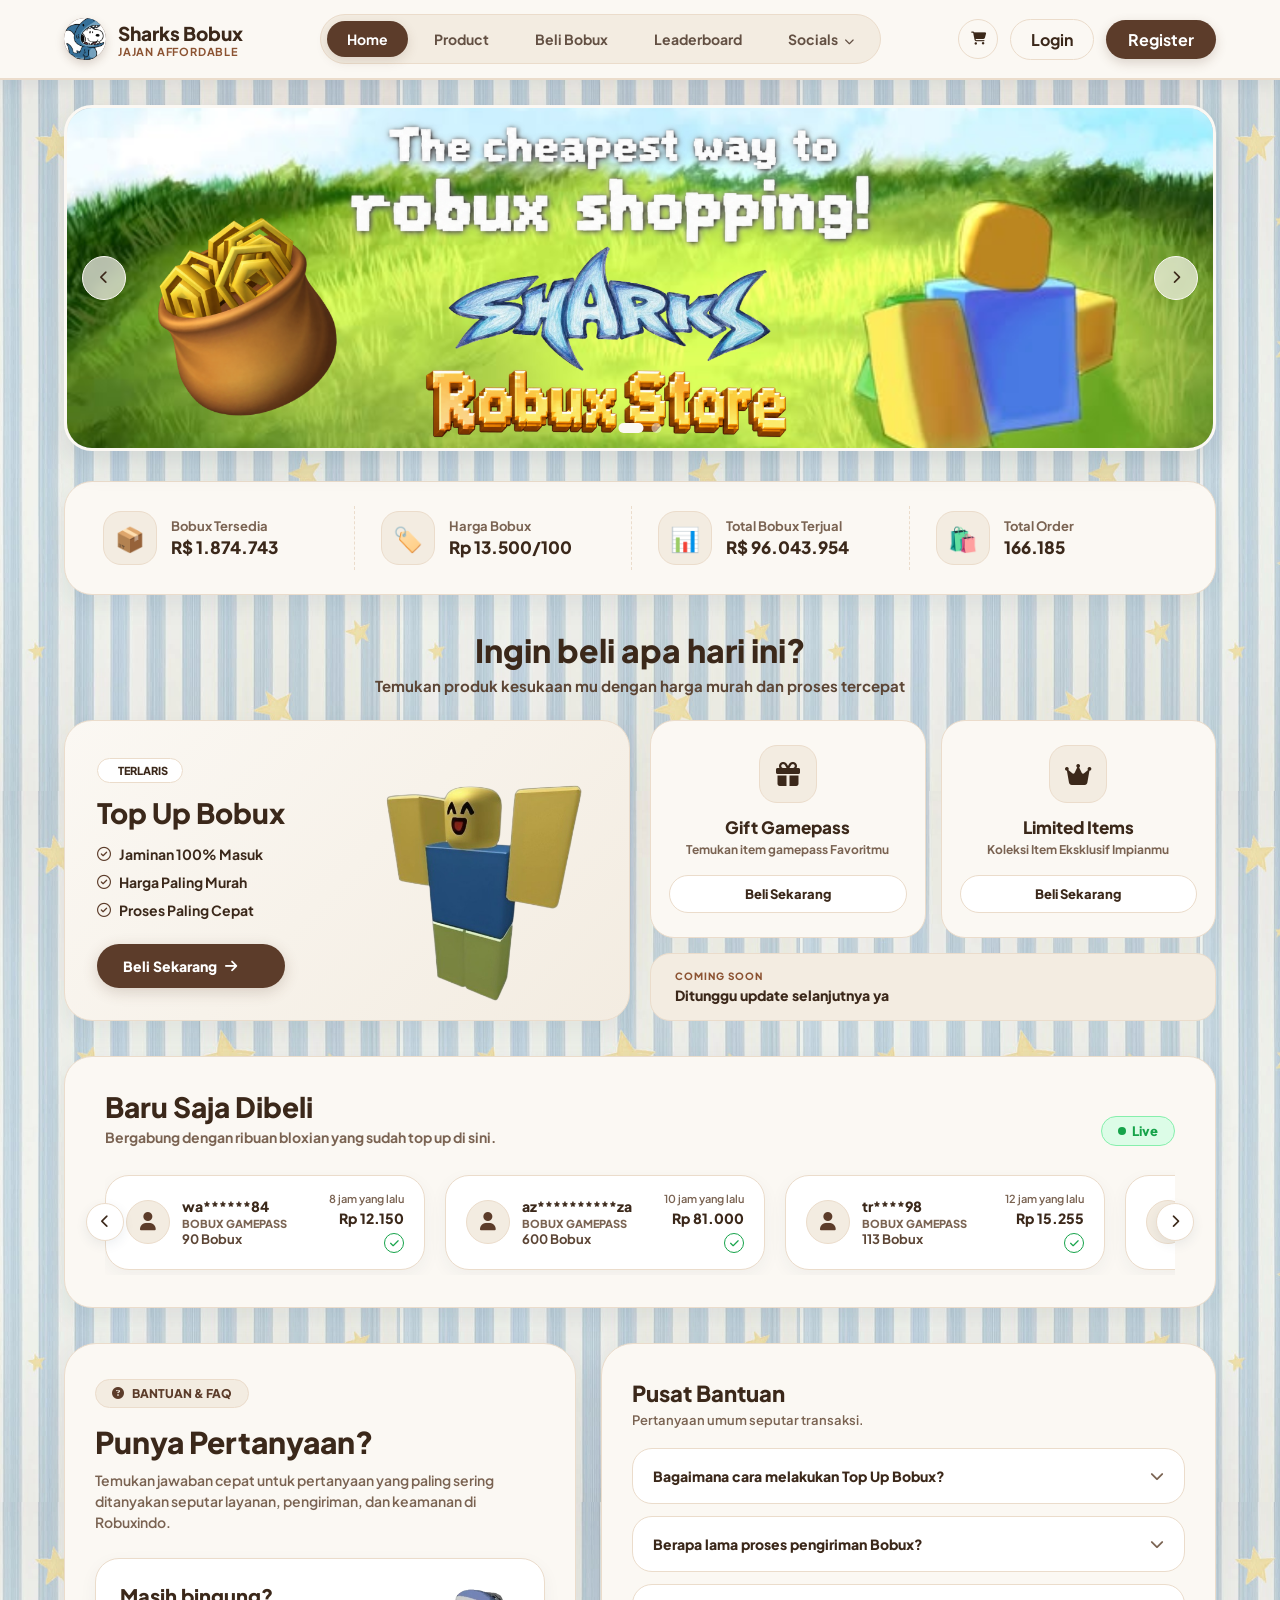
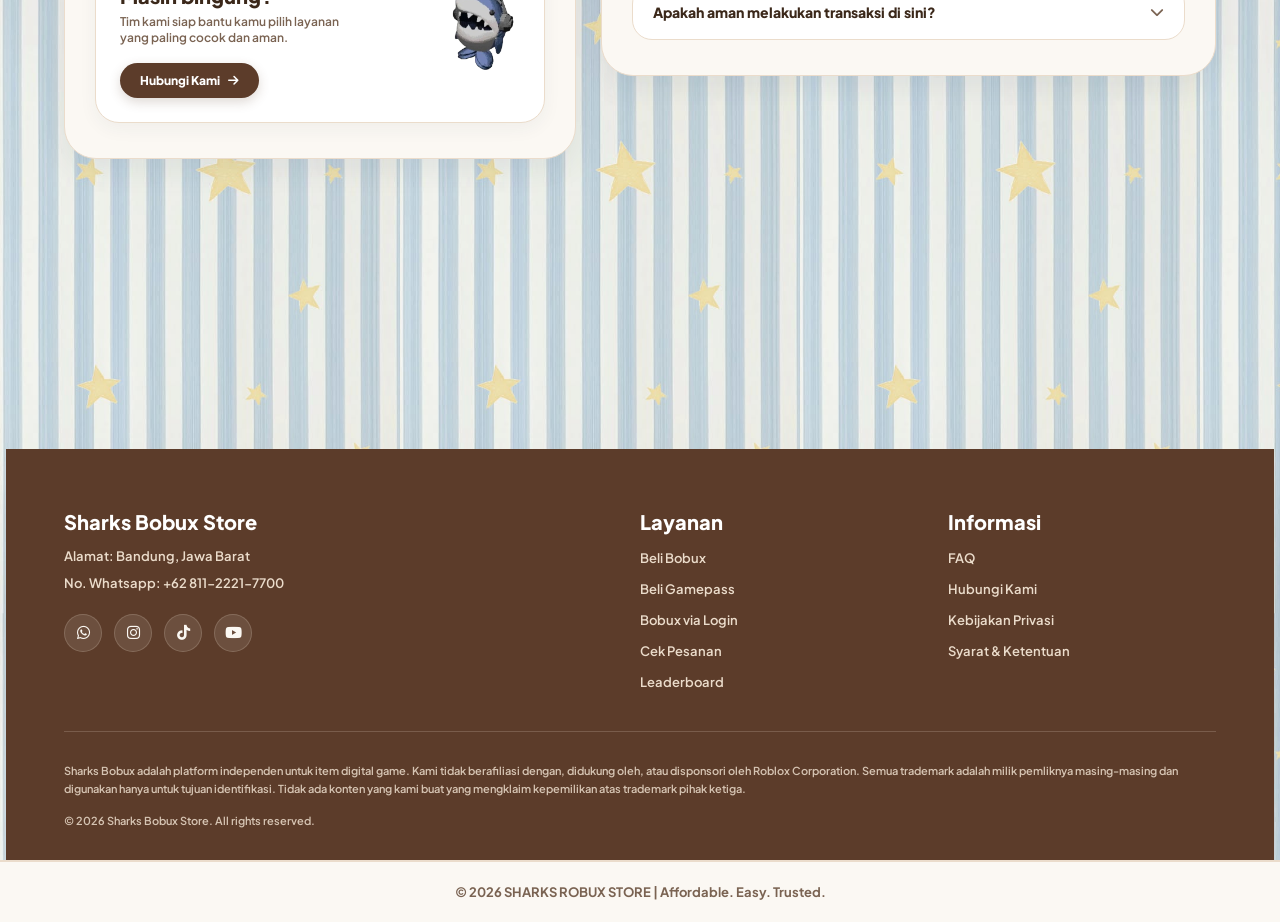
==== index.html @ 43746bd5 "Web Project Marketplace Bobux Store Affordable" ====
<!DOCTYPE html>
<html lang="id">
<head>
    <meta charset="UTF-8">
    <meta name="viewport" content="width=device-width, initial-scale=1.0">
    <title>.:: SHARKS ROBUX STORE ::.</title>
    <!-- CSS Utama -->
    <link rel="stylesheet" href="style.css">
    <!-- Font Plus Jakarta Sans & Font Awesome Icons -->
    <link href="https://fonts.googleapis.com/css2?family=Plus+Jakarta+Sans:wght@400;500;600;700;800&display=swap" rel="stylesheet">
    <link rel="stylesheet" href="https://cdnjs.cloudflare.com/ajax/libs/font-awesome/6.4.0/css/all.min.css">
    <style>
        /* Penyesuaian agar logo.png tampil sempurna di dalam lingkaran logo */
        .logo-icon img {
            width: 100%;
            height: 100%;
            object-fit: cover;
            border-radius: 50%;
        }
    </style>
</head>
<body>

    <!-- HEADER & NAVBAR -->
    <header class="navbar-container">
        <div class="logo-group">
            <div class="logo-icon">
                <img src="logo.png" alt="Logo" onerror="this.onerror=null; this.src='https://via.placeholder.com/50';">
            </div>
            <div class="logo-text">
                <span class="brand-name">Sharks Bobux</span>
                <span class="brand-sub">JAJAN AFFORDABLE</span>
            </div>
        </div>

        <!-- MENU NAVIGASI -->
        <nav class="nav-links">
            <a href="home.html" target="konten" class="nav-btn active">Home</a>
            <a href="product.html" target="konten" class="nav-btn">Product</a>
            <a href="order.html" target="konten" class="nav-btn">Beli Bobux</a>
            <a href="leaderboard.html" target="konten" class="nav-btn">Leaderboard</a>

            <!-- DROPDOWN SOCIALS -->
            <div class="dropdown">
                <button class="dropbtn">Socials <i class="fa-solid fa-chevron-down icon-arrow"></i></button>
                <div class="dropdown-content">
                    <a href="https://www.instagram.com/sharks.bobux_officialstore?xtok=MTJwdnBvb3ZwZnF2NQ%3D%3D&utm_source=qr" target="_blank"><i class="fa-brands fa-instagram"></i> Instagram</a>
                    <a href="https://www.tiktok.com/@sharkz.bobux_official?is_from_webapp=1&sender_device=pc" target="_blank"><i class="fa-brands fa-tiktok"></i> TikTok</a>
                    <a href="https://youtube.com/@itz_sharksbobux?si=PT7zJYfko8tLFKCi" target="_blank"><i class="fa-brands fa-youtube"></i> YouTube</a>
                </div>
            </div>
        </nav>

        <!-- ACTION BUTTONS -->
        <div class="nav-actions">
            <button class="btn-icon" title="Keranjang"><i class="fa-solid fa-cart-shopping"></i></button>
            <a href="login.html" target="konten" class="btn-outline" style="text-decoration: none; display: inline-flex; align-items: center; justify-content: center;">Login</a>
            <a href="register.html" target="konten" class="btn-primary" style="text-decoration: none; display: inline-flex; align-items: center; justify-content: center;">Register</a>
        </div>
    </header>

    <!-- AREA KONTEN (IFRAME) -->
    <main class="content-area">
        <iframe 
            src="home.html" 
            name="konten" 
            id="iframe-konten"
            frameborder="0" 
            width="100%"
            style="min-height: 850px; display: block;"
            onload="resizeIframe(this)">
        </iframe>
    </main>

    <!-- FOOTER -->
    <footer>
        <p>© 2026 SHARKS ROBUX STORE | Affordable. Easy. Trusted.</p>
    </footer>

    <!-- SCRIPT PENYESUAIAN TINGGI IFRAME & AKTIF TAB -->
    <script>
        function resizeIframe(obj) {
            try {
                if (obj.contentWindow && obj.contentWindow.document) {
                    let doc = obj.contentWindow.document;
                    let height = Math.max(
                        doc.body ? doc.body.scrollHeight : 0,
                        doc.documentElement ? doc.documentElement.scrollHeight : 0
                    );
                    if (height > 0) {
                        obj.style.height = (height + 40) + 'px';
                    }
                }
            } catch (e) {
                console.log("Iframe resize event:", e);
            }
        }

        // Pindah efek aktif pada tombol navigasi saat diklik
        document.querySelectorAll('.nav-links a.nav-btn').forEach(link => {
            link.addEventListener('click', function() {
                document.querySelectorAll('.nav-links a.nav-btn').forEach(a => a.classList.remove('active'));
                this.classList.add('active');
            });
        });

        // Hilangkan kelas active di navbar utama jika tombol Login/Register di atas diklik
        document.querySelectorAll('.nav-actions a').forEach(link => {
            link.addEventListener('click', function() {
                document.querySelectorAll('.nav-links a.nav-btn').forEach(a => a.classList.remove('active'));
            });
        });

        // Loop pemeriksaan berkala agar iframe selalu menyesuaikan tinggi konten
        setInterval(function() {
            let iframe = document.getElementById('iframe-konten');
            if (iframe) {
                resizeIframe(iframe);
            }
        }, 500);
    </script>
</body>
</html>
---- style.css ----
/* ==========================================
   1. GLOBAL & CORE LAYOUT
   ========================================== */
* {
    margin: 0;
    padding: 0;
    box-sizing: border-box;
    font-family: 'Plus Jakarta Sans', sans-serif;
}

body {
    background-color: #8eb4d7; /* Tema background biru pastel hiu */
    color: #2c4257;
    display: flex;
    flex-direction: column;
    min-height: 100vh;
}

/* ==========================================
   2. HEADER & NAVBAR
   ========================================== */
.navbar-container {
    background-color: #fbf8f3; /* Panel krem bersih senada */
    display: flex;
    justify-content: space-between;
    align-items: center;
    padding: 14px 5%;
    border-bottom: 2px solid #ebdccb;
    box-shadow: 0 4px 15px rgba(44, 66, 87, 0.08);
    position: sticky;
    top: 0;
    z-index: 100;
}

.logo-group {
    display: flex;
    align-items: center;
    gap: 12px;
}

.logo-icon {
    width: 42px;
    height: 42px;
    background-color: #5c3c2a;
    color: #fbf8f3;
    border-radius: 50%;
    display: flex;
    align-items: center;
    justify-content: center;
    font-size: 18px;
    box-shadow: 0 4px 10px rgba(92, 60, 42, 0.2);
}

.logo-text {
    display: flex;
    flex-direction: column;
}

.brand-name {
    font-size: 19px;
    font-weight: 800;
    color: #3b281a;
}

.brand-sub {
    font-size: 11px;
    font-weight: 700;
    color: #8c5332;
    letter-spacing: 0.8px;
}

/* MENU NAVIGASI */
.nav-links {
    display: flex;
    align-items: center;
    background-color: #f3ece1;
    padding: 6px;
    border-radius: 30px;
    gap: 6px;
    border: 1px solid #ebdccb;
}

.nav-btn, .dropbtn {
    text-decoration: none;
    color: #635043;
    padding: 9px 20px;
    border-radius: 22px;
    font-size: 14px;
    font-weight: 700;
    transition: all 0.2s ease;
    border: none;
    background: transparent;
    cursor: pointer;
}

.nav-btn.active, .nav-btn:hover {
    background-color: #5c3c2a;
    color: #ffffff;
    box-shadow: 0 4px 12px rgba(92, 60, 42, 0.15);
}

/* DROPDOWN SOCIALS - DIPERBAIKI AGAR KURSOR STABIL */
.dropdown {
    position: relative;
    display: inline-block;
}

.dropdown-content {
    display: none;
    position: absolute;
    top: 100%;
    left: 0;
    background-color: #fbf8f3;
    min-width: 160px;
    box-shadow: 0px 10px 25px rgba(44, 66, 87, 0.12);
    border-radius: 16px;
    overflow: hidden;
    margin-top: 0px; /* Dibuat 0 agar menempel rapat tanpa celah kosong */
    padding-top: 10px; /* Padding atas di dalam box menggantikan fungsi celah jarak */
    z-index: 200;
    border: 1.5px solid #ebdccb;
}

.dropdown-content a {
    color: #3b281a;
    padding: 12px 18px;
    text-decoration: none;
    display: flex;
    align-items: center;
    gap: 10px;
    font-size: 13px;
    font-weight: 700;
    transition: background 0.2s;
}

.dropdown-content a:hover {
    background-color: #f3ece1;
    color: #5c3c2a;
}

.dropdown:hover .dropdown-content {
    display: block;
}

.icon-arrow {
    font-size: 10px;
    margin-left: 4px;
}

/* ACTION BUTTONS */
.nav-actions {
    display: flex;
    align-items: center;
    gap: 12px;
}

.btn-icon {
    width: 40px;
    height: 40px;
    border-radius: 50%;
    border: 1px solid #ebdccb;
    background: #fbf8f3;
    color: #3b281a;
    cursor: pointer;
    transition: all 0.2s ease;
    display: flex;
    align-items: center;
    justify-content: center;
}

.btn-icon:hover {
    background-color: #f3ece1;
    border-color: #5c3c2a;
}

.btn-outline {
    background: #fbf8f3;
    border: 1px solid #ebdccb;
    padding: 9px 20px;
    border-radius: 22px;
    font-weight: 700;
    cursor: pointer;
    color: #3b281a;
    transition: all 0.2s ease;
}

.btn-outline:hover {
    background: #f3ece1;
    border-color: #5c3c2a;
}

.btn-primary {
    background: #5c3c2a;
    border: none;
    padding: 9px 22px;
    border-radius: 22px;
    font-weight: 700;
    cursor: pointer;
    color: #fff;
    box-shadow: 0 4px 12px rgba(92, 60, 42, 0.2);
    transition: all 0.2s ease;
}

.btn-primary:hover {
    background: #432b1d;
}

/* IFRAME & KONTEN CONTAINER */
.content-area {
    width: 100%;
    flex: 1;
    display: flex;
    justify-content: center;
}

#iframe-konten {
    width: 100%;
    border: none;
    min-height: 700px;
}

/* ==========================================
   3. FOOTER
   ========================================== */
footer {
    text-align: center;
    padding: 22px;
    background-color: #fbf8f3;
    border-top: 2px solid #ebdccb;
    font-size: 13px;
    font-weight: 700;
    color: #7a6352;
    margin-top: auto;
}
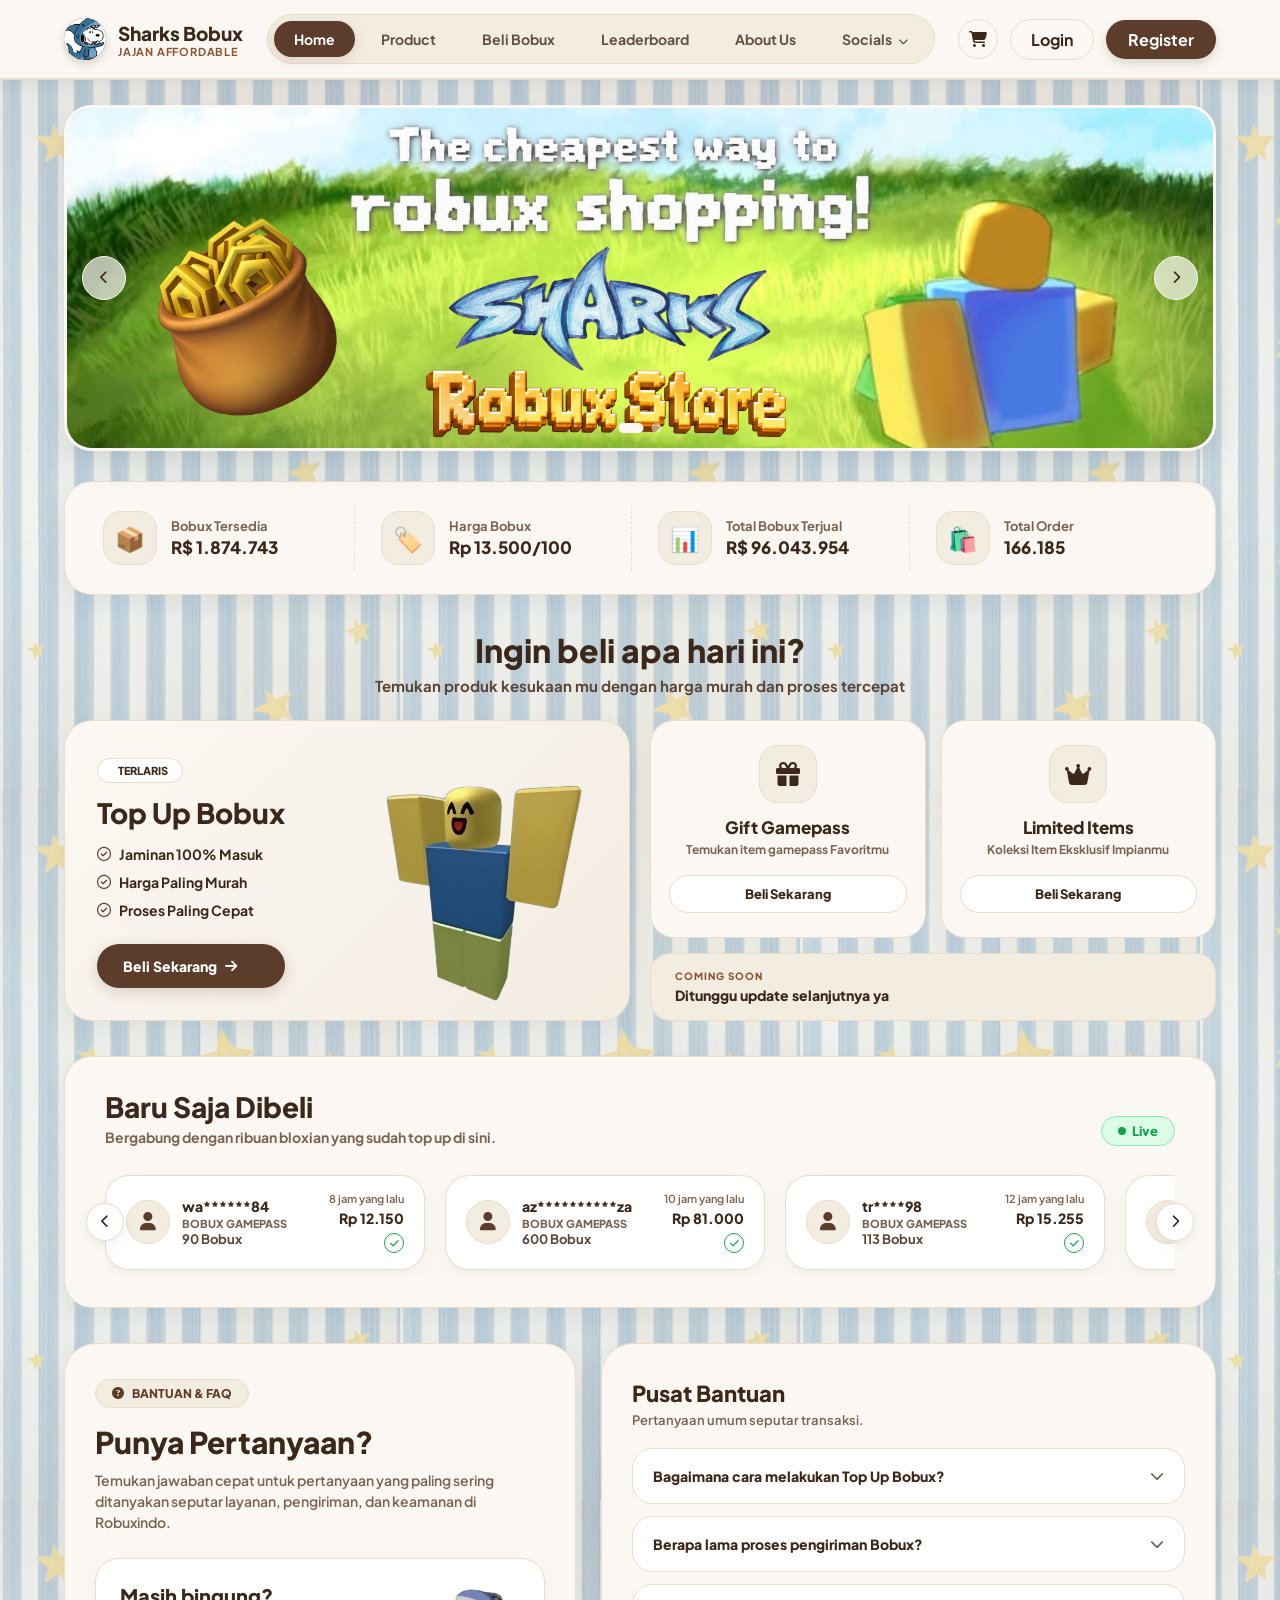
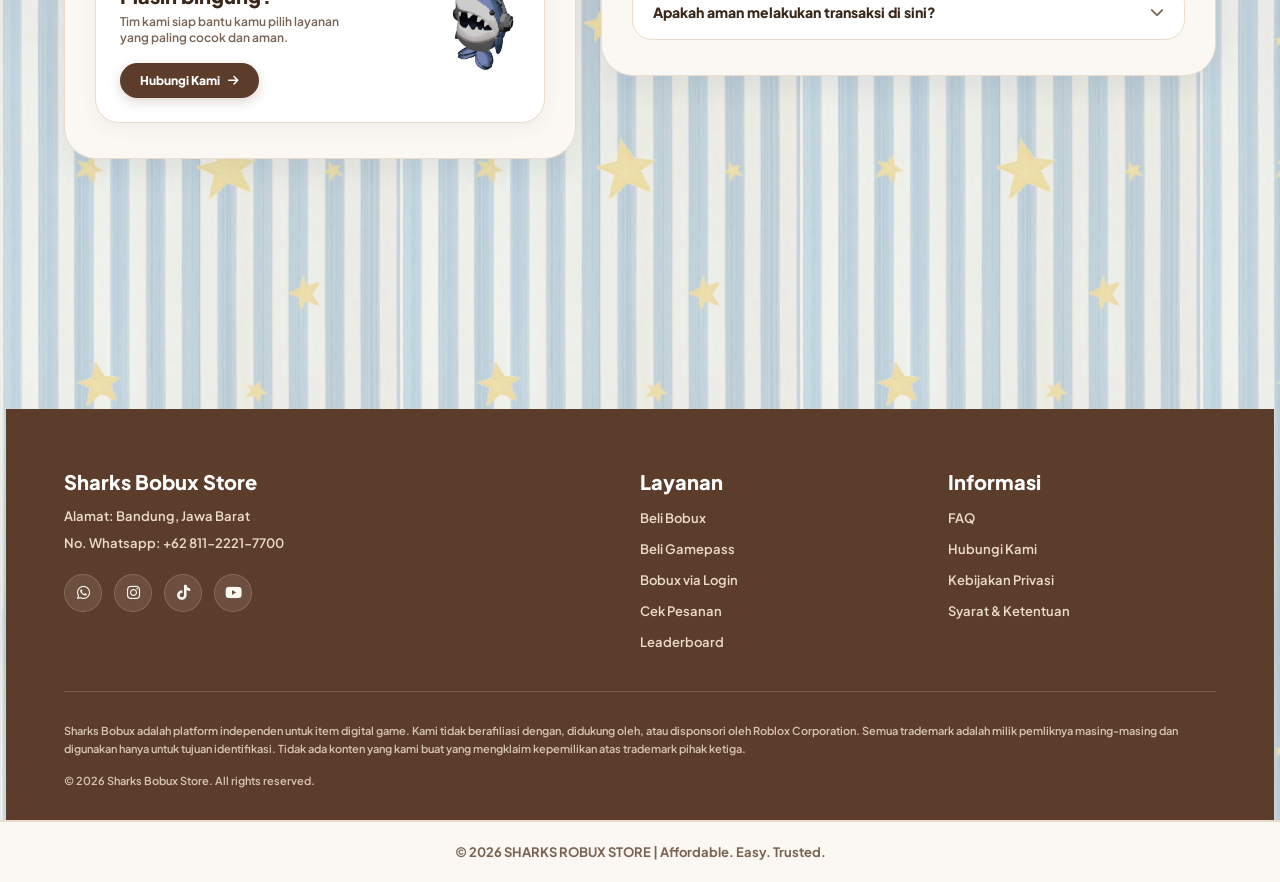
==== commit 95412171: "testttt test" ====
--- a/index.html
+++ b/index.html
@@ -39,6 +39,9 @@
             <a href="product.html" target="konten" class="nav-btn">Product</a>
             <a href="order.html" target="konten" class="nav-btn">Beli Bobux</a>
             <a href="leaderboard.html" target="konten" class="nav-btn">Leaderboard</a>
+            
+            <!-- MENU: ABOUT US -->
+            <a href="aboutus.html" target="konten" class="nav-btn">About Us</a>
 
             <!-- DROPDOWN SOCIALS -->
             <div class="dropdown">
@@ -53,7 +56,8 @@
 
         <!-- ACTION BUTTONS -->
         <div class="nav-actions">
-            <button class="btn-icon" title="Keranjang"><i class="fa-solid fa-cart-shopping"></i></button>
+            <!-- Tombol Keranjang sekarang terhubung ke shop.html di dalam iframe -->
+            <a href="shop.html" target="konten" class="btn-icon" title="Keranjang" style="text-decoration: none; display: inline-flex; align-items: center; justify-content: center; color: #3b281a;"><i class="fa-solid fa-cart-shopping"></i></a>
             <a href="login.html" target="konten" class="btn-outline" style="text-decoration: none; display: inline-flex; align-items: center; justify-content: center;">Login</a>
             <a href="register.html" target="konten" class="btn-primary" style="text-decoration: none; display: inline-flex; align-items: center; justify-content: center;">Register</a>
         </div>
--- a/style.css
+++ b/style.css
@@ -9,11 +9,15 @@
 }
 
 body {
-    background-color: #8eb4d7; /* Tema background biru pastel hiu */
-    color: #2c4257;
+    /* Background gambar diatur langsung di sini agar seragam di semua halaman */
+    background: url('shawal.png') repeat;
+    background-size: 300px auto; /* Mengatur ukuran pola gambar agar tidak melar/kebesaran */
+    background-color: #f5eedf; 
+    color: #3b281a;
     display: flex;
     flex-direction: column;
     min-height: 100vh;
+    overflow-x: hidden;
 }
 
 /* ==========================================
@@ -93,13 +97,13 @@
     cursor: pointer;
 }
 
-.nav-btn.active, .nav-btn:hover {
+.nav-btn.active, .nav-btn:hover, .dropbtn:hover {
     background-color: #5c3c2a;
     color: #ffffff;
     box-shadow: 0 4px 12px rgba(92, 60, 42, 0.15);
 }
 
-/* DROPDOWN SOCIALS - DIPERBAIKI AGAR KURSOR STABIL */
+/* DROPDOWN SOCIALS */
 .dropdown {
     position: relative;
     display: inline-block;
@@ -115,15 +119,15 @@
     box-shadow: 0px 10px 25px rgba(44, 66, 87, 0.12);
     border-radius: 16px;
     overflow: hidden;
-    margin-top: 0px; /* Dibuat 0 agar menempel rapat tanpa celah kosong */
-    padding-top: 10px; /* Padding atas di dalam box menggantikan fungsi celah jarak */
+    margin-top: 4px; 
+    padding: 6px 0;
     z-index: 200;
     border: 1.5px solid #ebdccb;
 }
 
 .dropdown-content a {
     color: #3b281a;
-    padding: 12px 18px;
+    padding: 10px 16px;
     text-decoration: none;
     display: flex;
     align-items: center;
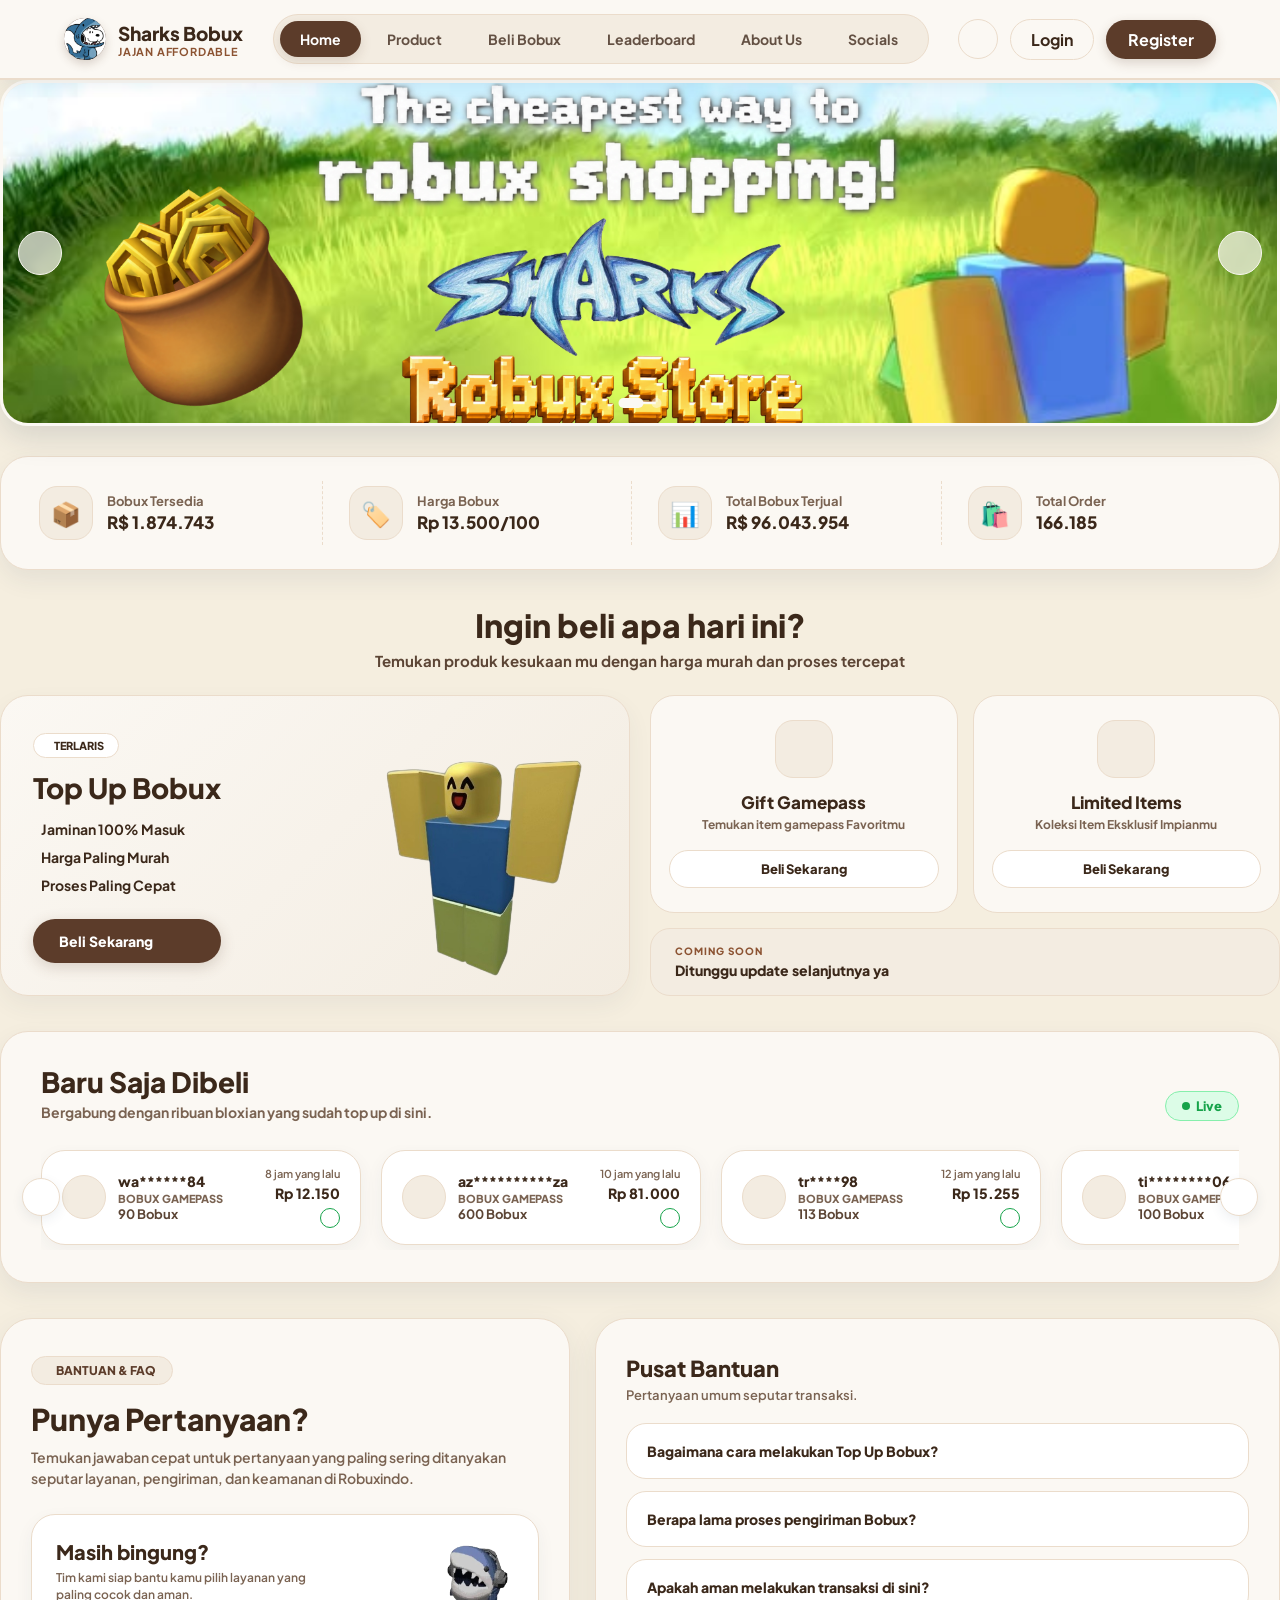
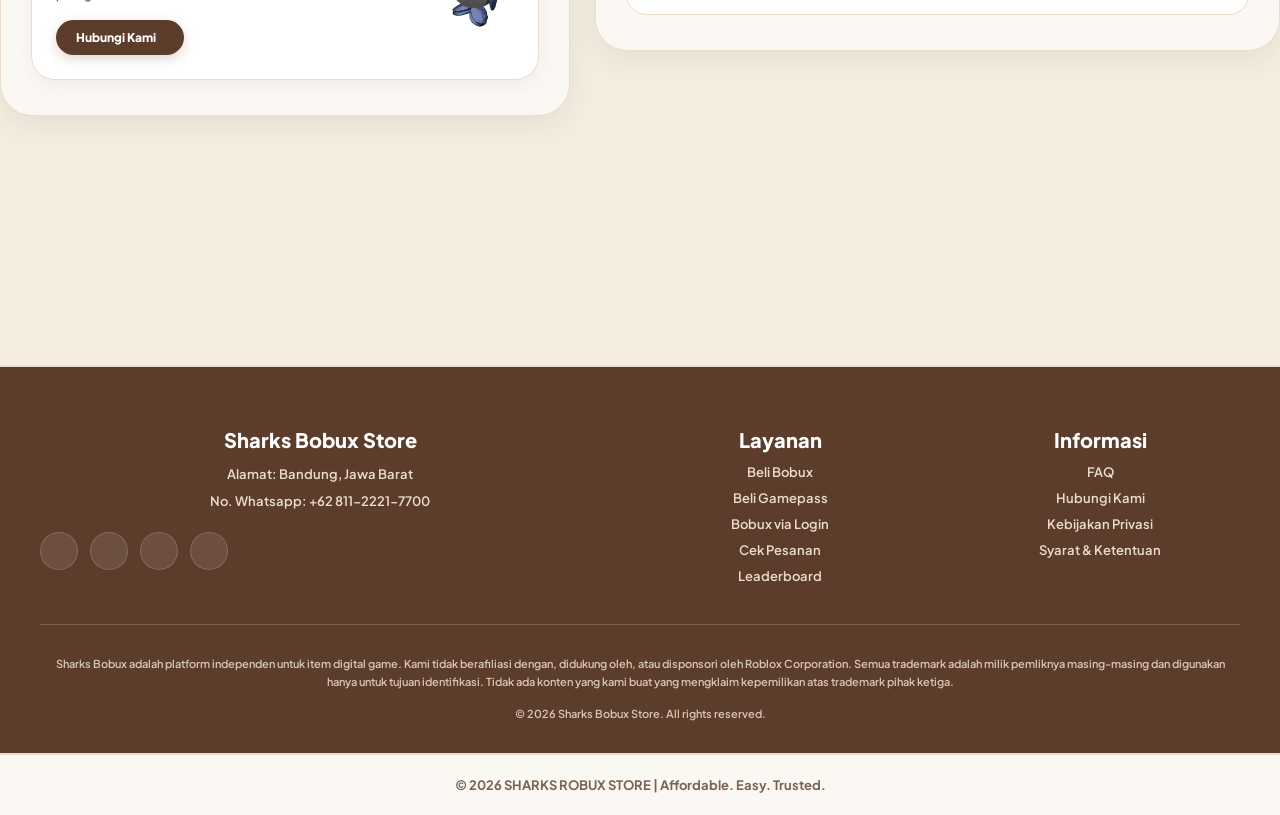
==== commit 8fe44761: "hu ju" ====
--- a/index.html
+++ b/index.html
@@ -8,7 +8,7 @@
     <link rel="stylesheet" href="style.css">
     <!-- Font Plus Jakarta Sans & Font Awesome Icons -->
     <link href="https://fonts.googleapis.com/css2?family=Plus+Jakarta+Sans:wght@400;500;600;700;800&display=swap" rel="stylesheet">
-    <link rel="stylesheet" href="https://cdnjs.cloudflare.com/ajax/libs/font-awesome/6.4.0/css/all.min.css">
+    <link rel="stylesheet" href="style.css">
     <style>
         /* Penyesuaian agar logo.png tampil sempurna di dalam lingkaran logo */
         .logo-icon img {
--- a/style.css
+++ b/style.css
@@ -8,17 +8,35 @@
     font-family: 'Plus Jakarta Sans', sans-serif;
 }
 
+/* ==========================================
+   BODY — warna dasar saja, tanpa pola
+   ========================================== */
+
 body {
-    /* Background gambar diatur langsung di sini agar seragam di semua halaman */
-    background: url('shawal.png') repeat;
-    background-size: 300px auto; /* Mengatur ukuran pola gambar agar tidak melar/kebesaran */
-    background-color: #f5eedf; 
-    color: #3b281a;
+    background-color: #f5eedf;
+    padding: 0;
+    color: #3b281a;
+    overflow-x: hidden;
+    min-height: 100vh;
     display: flex;
     flex-direction: column;
-    min-height: 100vh;
-    overflow-x: hidden;
-}
+}
+
+/* ==========================================
+   PAGE WRAPPER
+   ========================================== */
+.page-wrapper {
+    background-image: url('shawal.png');
+    background-repeat: repeat;
+    background-size: 400px auto;
+    background-position: top center;
+    background-color: transparent;
+    width: 100%;
+    flex: 1 0 auto;
+    display: flex;
+    flex-direction: column;
+}
+
 
 /* ==========================================
    2. HEADER & NAVBAR
--- a/style.css
+++ b/style.css
@@ -8,17 +8,35 @@
     font-family: 'Plus Jakarta Sans', sans-serif;
 }
 
+/* ==========================================
+   BODY — warna dasar saja, tanpa pola
+   ========================================== */
+
 body {
-    /* Background gambar diatur langsung di sini agar seragam di semua halaman */
-    background: url('shawal.png') repeat;
-    background-size: 300px auto; /* Mengatur ukuran pola gambar agar tidak melar/kebesaran */
-    background-color: #f5eedf; 
-    color: #3b281a;
+    background-color: #f5eedf;
+    padding: 0;
+    color: #3b281a;
+    overflow-x: hidden;
+    min-height: 100vh;
     display: flex;
     flex-direction: column;
-    min-height: 100vh;
-    overflow-x: hidden;
-}
+}
+
+/* ==========================================
+   PAGE WRAPPER
+   ========================================== */
+.page-wrapper {
+    background-image: url('shawal.png');
+    background-repeat: repeat;
+    background-size: 400px auto;
+    background-position: top center;
+    background-color: transparent;
+    width: 100%;
+    flex: 1 0 auto;
+    display: flex;
+    flex-direction: column;
+}
+
 
 /* ==========================================
    2. HEADER & NAVBAR
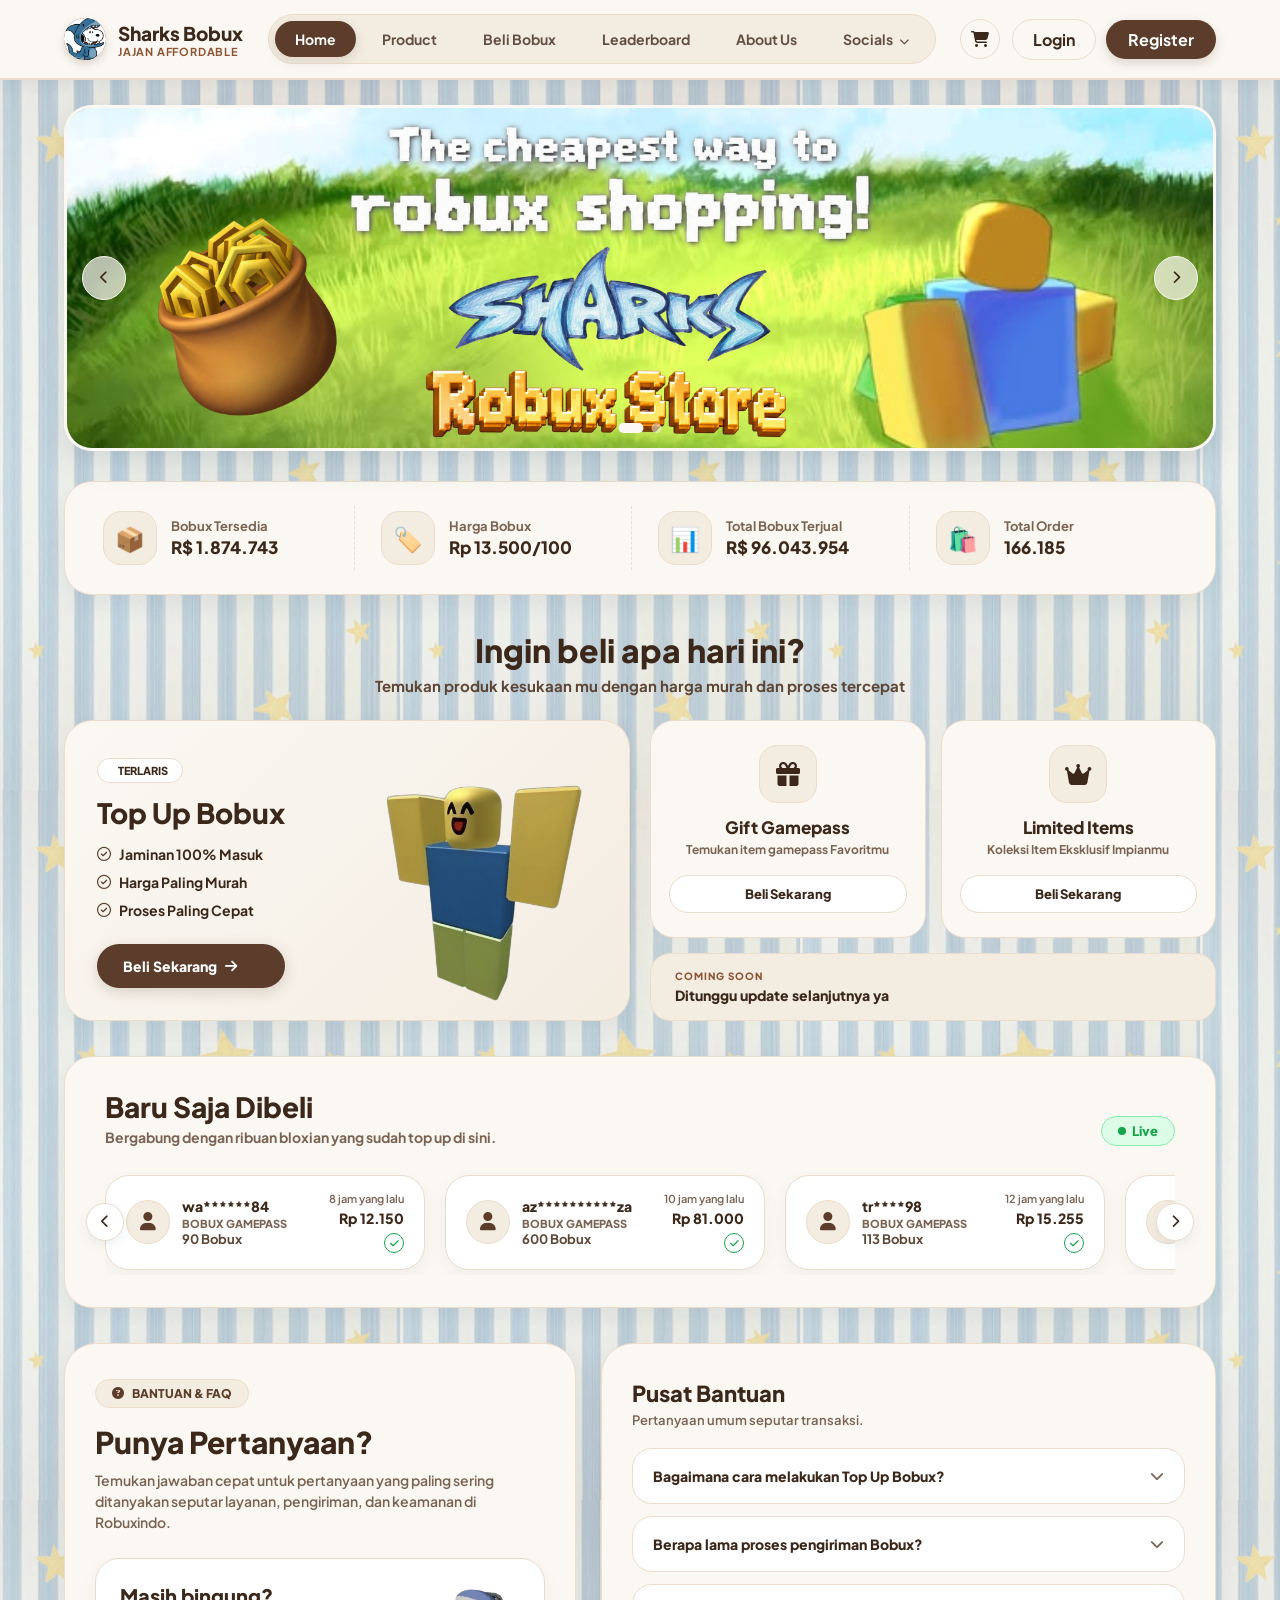
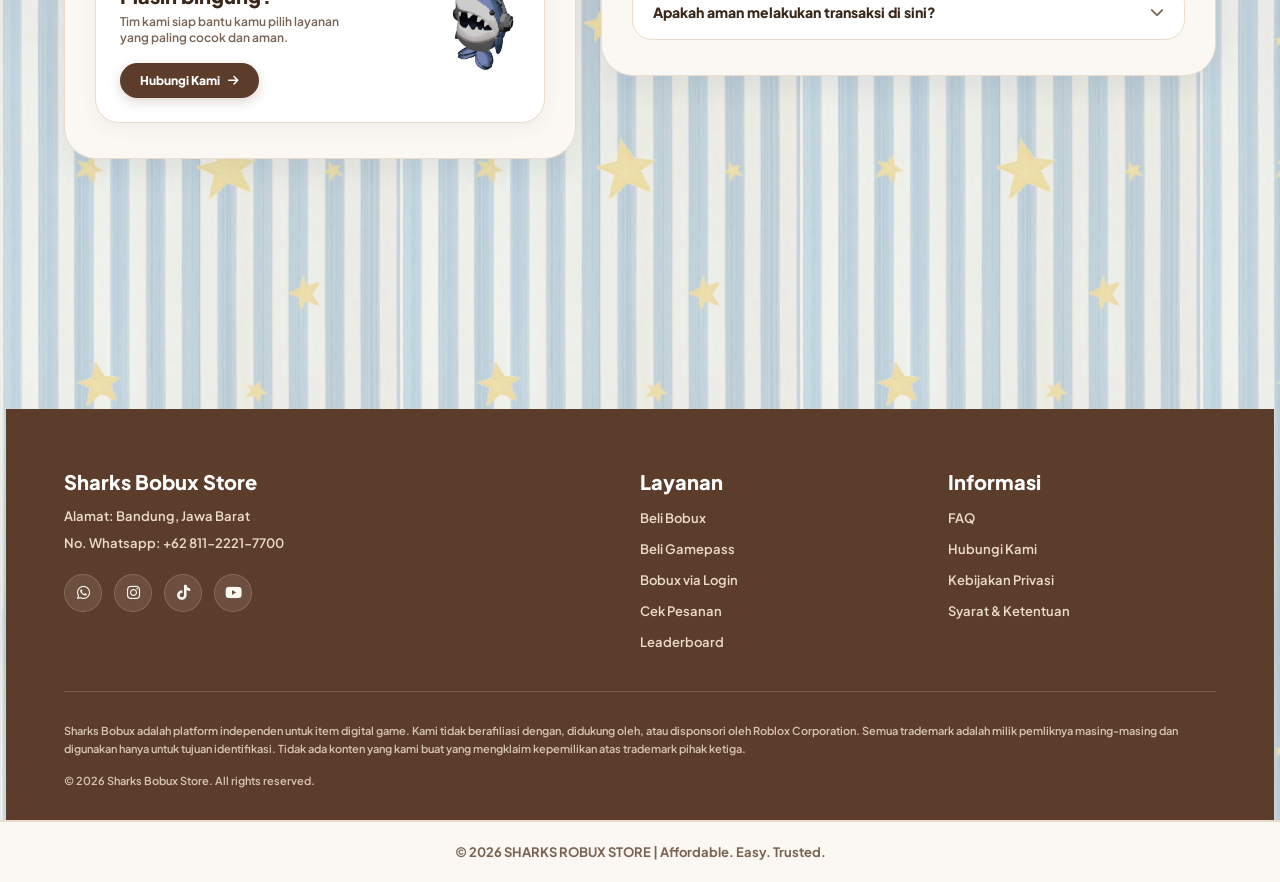
==== commit c74c9213: "no j" ====
--- a/index.html
+++ b/index.html
@@ -8,7 +8,7 @@
     <link rel="stylesheet" href="style.css">
     <!-- Font Plus Jakarta Sans & Font Awesome Icons -->
     <link href="https://fonts.googleapis.com/css2?family=Plus+Jakarta+Sans:wght@400;500;600;700;800&display=swap" rel="stylesheet">
-    <link rel="stylesheet" href="style.css">
+    <link rel="stylesheet" href="https://cdnjs.cloudflare.com/ajax/libs/font-awesome/6.4.0/css/all.min.css">
     <style>
         /* Penyesuaian agar logo.png tampil sempurna di dalam lingkaran logo */
         .logo-icon img {
@@ -16,6 +16,43 @@
             height: 100%;
             object-fit: cover;
             border-radius: 50%;
+        }
+
+        /* Style untuk User Profile Badge di Navbar */
+        .user-profile-badge {
+            display: inline-flex;
+            align-items: center;
+            gap: 8px;
+            background: #f3ece1;
+            border: 1.5px solid #ebdccb;
+            padding: 8px 16px;
+            border-radius: 20px;
+            color: #3b281a;
+            font-weight: 800;
+            font-size: 14px;
+        }
+
+        .user-profile-badge i {
+            color: #5c3c2a;
+            font-size: 16px;
+        }
+
+        .btn-logout {
+            background: none;
+            border: none;
+            color: #7a6352;
+            cursor: pointer;
+            font-size: 13px;
+            font-weight: 700;
+            margin-left: 6px;
+            padding: 2px 6px;
+            border-radius: 10px;
+            transition: all 0.2s;
+        }
+
+        .btn-logout:hover {
+            color: #dc2626;
+            background: rgba(220, 38, 38, 0.08);
         }
     </style>
 </head>
@@ -55,11 +92,13 @@
         </nav>
 
         <!-- ACTION BUTTONS -->
-        <div class="nav-actions">
+        <div class="nav-actions" id="navActions">
             <!-- Tombol Keranjang sekarang terhubung ke shop.html di dalam iframe -->
             <a href="shop.html" target="konten" class="btn-icon" title="Keranjang" style="text-decoration: none; display: inline-flex; align-items: center; justify-content: center; color: #3b281a;"><i class="fa-solid fa-cart-shopping"></i></a>
-            <a href="login.html" target="konten" class="btn-outline" style="text-decoration: none; display: inline-flex; align-items: center; justify-content: center;">Login</a>
-            <a href="register.html" target="konten" class="btn-primary" style="text-decoration: none; display: inline-flex; align-items: center; justify-content: center;">Register</a>
+            <div id="authButtonsContainer" style="display: inline-flex; align-items: center; gap: 10px;">
+                <a href="login.html" target="konten" class="btn-outline" style="text-decoration: none; display: inline-flex; align-items: center; justify-content: center;">Login</a>
+                <a href="register.html" target="konten" class="btn-primary" style="text-decoration: none; display: inline-flex; align-items: center; justify-content: center;">Register</a>
+            </div>
         </div>
     </header>
 
@@ -122,6 +161,29 @@
                 resizeIframe(iframe);
             }
         }, 500);
+
+        // Cek Status Login di localStorage dan Update Navbar Utama
+        document.addEventListener("DOMContentLoaded", function() {
+            const isLoggedIn = localStorage.getItem('isLoggedIn');
+            const username = localStorage.getItem('sharks_username');
+            const authContainer = document.getElementById('authButtonsContainer');
+
+            if (isLoggedIn === 'true' && username && authContainer) {
+                authContainer.innerHTML = `
+                    <div class="user-profile-badge">
+                        <i class="fa-solid fa-user-circle"></i>
+                        <span>@${username}</span>
+                        <button class="btn-logout" onclick="handleLogout()" title="Keluar"><i class="fa-solid fa-right-from-bracket"></i></button>
+                    </div>
+                `;
+            }
+        });
+
+        function handleLogout() {
+            localStorage.removeItem('isLoggedIn');
+            localStorage.removeItem('sharks_username');
+            window.location.reload();
+        }
     </script>
 </body>
 </html>
--- a/style.css
+++ b/style.css
@@ -11,30 +11,31 @@
 /* ==========================================
    BODY — warna dasar saja, tanpa pola
    ========================================== */
-
 body {
     background-color: #f5eedf;
+    color: #3b281a;
+    display: flex;
+    flex-direction: column;
+    min-height: 100vh;
+    overflow-x: hidden;
+    margin: 0;
     padding: 0;
-    color: #3b281a;
-    overflow-x: hidden;
-    min-height: 100vh;
-    display: flex;
-    flex-direction: column;
-}
-
-/* ==========================================
-   PAGE WRAPPER
+}
+
+/* ==========================================
+   WRAPPER
    ========================================== */
 .page-wrapper {
+  min-height: 100vh;
+  background-size: cover;
+  background-position: top center;
+  background-repeat: no-repeat;
+  background-attachment: fixed;
     background-image: url('shawal.png');
-    background-repeat: repeat;
-    background-size: 400px auto;
-    background-position: top center;
-    background-color: transparent;
+    background-color: transparent; 
     width: 100%;
-    flex: 1 0 auto;
-    display: flex;
-    flex-direction: column;
+    flex: 0 0 auto;
+    padding-bottom: 20px;
 }
 
 
